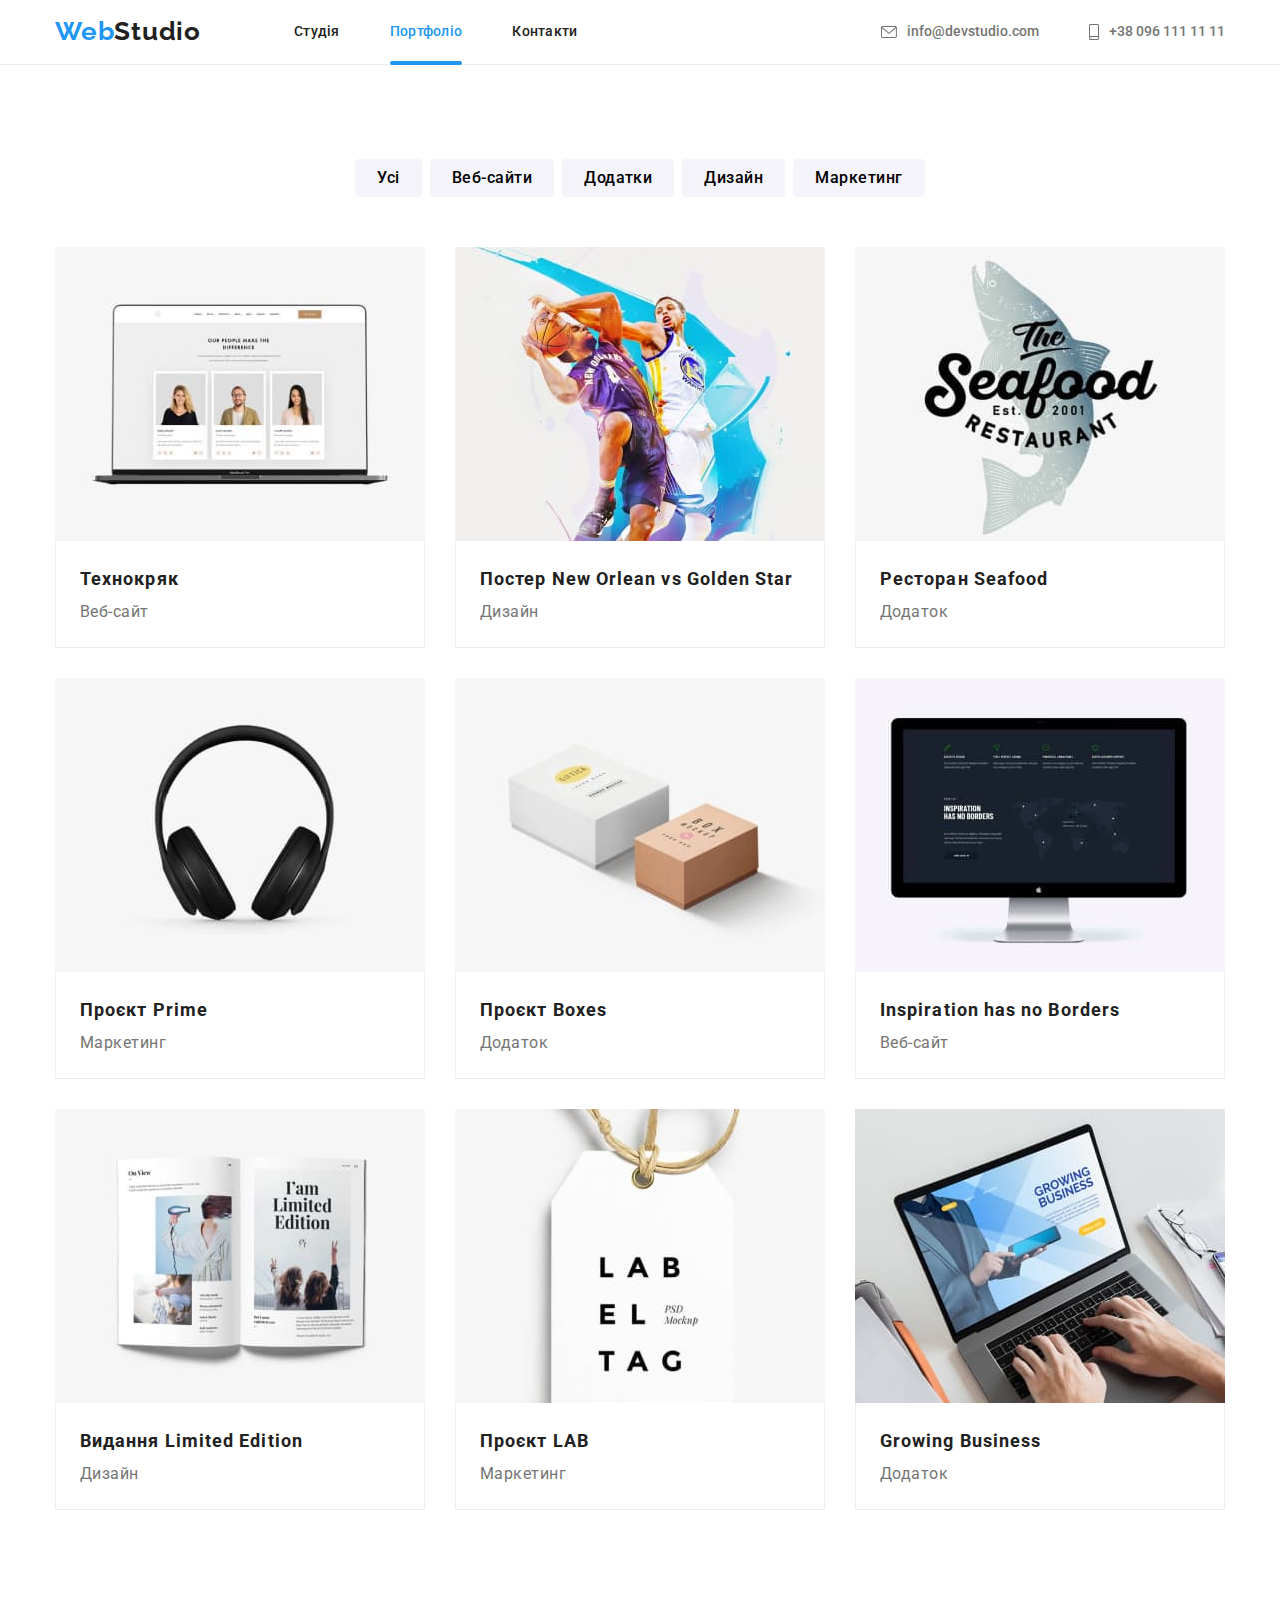
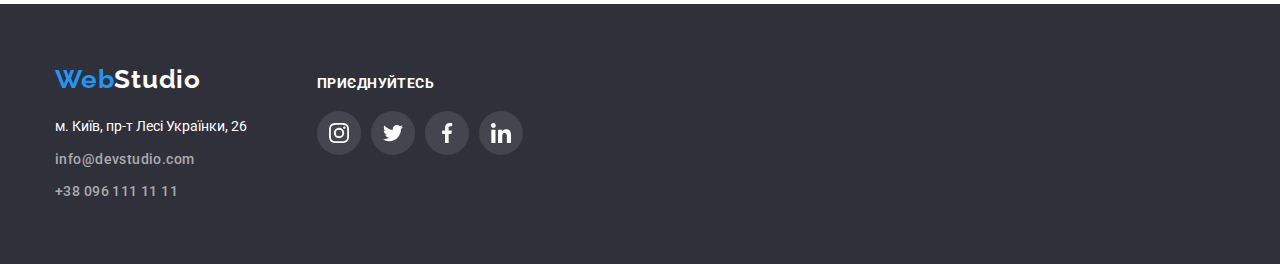
==== portfolio.html @ 624fa92c "start of hw-6" ====
<!DOCTYPE html>
<html lang="uk">
  <head>
    <meta charset="UTF-8" />
    <meta http-equiv="X-UA-Compatible" content="IE=edge" />
    <meta name="viewport" content="width=device-width, initial-scale=1.0" />
    <link
      rel="stylesheet"
      href="https://cdnjs.cloudflare.com/ajax/libs/modern-normalize/1.1.0/modern-normalize.min.css"
    />
    <link rel="preconnect" href="https://fonts.googleapis.com" />
    <link rel="preconnect" href="https://fonts.gstatic.com" crossorigin />
    <link
      href="https://fonts.googleapis.com/css2?family=Raleway:wght@700&family=Roboto:wght@400;500;700;900&display=swap"
      rel="stylesheet"
    />
    <link rel="stylesheet" href="css/styles.css" />

    <title>HW-05-portfolio</title>
  </head>
  <body>
    <header class="page-header">
      <div class="container header-container">
        <nav class="header-menu">
          <a href="./index.html" class="logo link"
            >Web<span class="logo-second-part">Studio</span></a
          >

          <ul class="nav-main list">
            <li class="item">
              <a href="./index.html" class="link">Студія</a>
            </li>
            <li class="item">
              <a href="./portfolio.html" class="current link">Портфоліо</a>
            </li>
            <li class="item"><a href="#" class="link">Контакти</a></li>
          </ul>
        </nav>

        <ul class="contacts list">
          <li class="item">
            <a href="mailto:info@devstudio.com" class="mail link">
              <svg class="contacts-icon" width="16" height="12">
                <use href="./images/icons.svg#icon-envelope"></use>
              </svg>
              info@devstudio.com</a
            >
          </li>

          <li class="item">
            <a href="tel:+380961111111" class="telephone link">
              <svg class="contacts-icon" width="10" height="16">
                <use href="./images/icons.svg#icon-smartphone"></use>
              </svg>
              +38 096 111 11 11</a
            >
          </li>
        </ul>
      </div>
    </header>
    <main>
      <section class="project section">
        <h1 class="visually-hidden">Наші проекти</h1>
        <ul class="filter list">
          <li class="item">
            <button type="button" class="filter-button">Усі</button>
          </li>
          <li class="item">
            <button type="button" class="filter-button">Веб-сайти</button>
          </li>
          <li class="item">
            <button type="button" class="filter-button">Додатки</button>
          </li>
          <li class="item">
            <button type="button" class="filter-button">Дизайн</button>
          </li>
          <li class="item">
            <button type="button" class="filter-button">Маркетинг</button>
          </li>
        </ul>
        <div class="container">
          <ul class="project-list list">
            <li class="web-techno-store item">
              <a href="#" class="link">
                <div class="project-thumb">
                  <img class="project-image" src="images/tech-store.jpg" alt="laptop" width="370" />
                  <p class="project-thumb-overlay">
                    Ресурс пропонує комплексні пропозиції з різним рівнем функціоналу та сервісів.
                    Все це дозволить відвідувачу отримати вичерпні відомості про компанію чи
                    приватну особу.
                  </p>
                </div>

                <div class="project-definition">
                  <h2 class="project-name">Технокряк</h2>
                  <p class="project-type">Веб-сайт</p>
                </div>
              </a>
            </li>
            <li class="new-orlean-vs-gold-star item">
              <a href="#" class="link">
                <div class="project-thumb">
                  <img
                    class="project-image"
                    src="images/new-orlean-vs-gold-star.jpg"
                    alt="poster-new-orlean-vs-gold-star"
                    width="370"
                  />
                  <p class="project-thumb-overlay">
                    Ресурс пропонує комплексні пропозиції з різним рівнем функціоналу та сервісів.
                    Все це дозволить відвідувачу отримати вичерпні відомості про компанію чи
                    приватну особу.
                  </p>
                </div>

                <div class="project-definition">
                  <h2 class="project-name">Постер New Orlean vs Golden Star</h2>
                  <p class="project-type">Дизайн</p>
                </div>
              </a>
            </li>
            <li class="seafood-restaraunt item">
              <a href="#" class="link">
                <div class="project-thumb">
                  <img
                    class="project-image"
                    src="images/imgseafood-restaraunt.jpg"
                    alt="restaraunt-logo"
                    width="370"
                  />
                  <p class="project-thumb-overlay">
                    Ресурс пропонує комплексні пропозиції з різним рівнем функціоналу та сервісів.
                    Все це дозволить відвідувачу отримати вичерпні відомості про компанію чи
                    приватну особу.
                  </p>
                </div>

                <div class="project-definition">
                  <h2 class="project-name">Ресторан Seafood</h2>
                  <p class="project-type">Додаток</p>
                </div>
              </a>
            </li>
            <li class="project-prime item">
              <a href="#" class="link">
                <div class="project-thumb">
                  <img
                    class="project-image"
                    src="images/prime-project.jpg"
                    alt="Headphones"
                    width="370"
                  />
                  <p class="project-thumb-overlay">
                    Ресурс пропонує комплексні пропозиції з різним рівнем функціоналу та сервісів.
                    Все це дозволить відвідувачу отримати вичерпні відомості про компанію чи
                    приватну особу.
                  </p>
                </div>

                <div class="project-definition">
                  <h2 class="project-name">Проєкт Prime</h2>
                  <p class="project-type">Маркетинг</p>
                </div>
              </a>
            </li>
            <li class="project-boxes item">
              <a href="#" class="link">
                <div class="project-thumb">
                  <img
                    class="project-image"
                    src="images/boxes.jpg"
                    alt="two papper boxes"
                    width="370"
                  />
                  <p class="project-thumb-overlay">
                    Ресурс пропонує комплексні пропозиції з різним рівнем функціоналу та сервісів.
                    Все це дозволить відвідувачу отримати вичерпні відомості про компанію чи
                    приватну особу.
                  </p>
                </div>

                <div class="project-definition">
                  <h2 class="project-name">Проєкт Boxes</h2>
                  <p class="project-type">Додаток</p>
                </div>
              </a>
            </li>
            <li class="web-no-borders item">
              <a href="#" class="link">
                <div class="project-thumb">
                  <img
                    class="project-image"
                    src="images/web-no-borders.jpg"
                    alt="web site promo"
                    width="370"
                  />
                  <p class="project-thumb-overlay">
                    Ресурс пропонує комплексні пропозиції з різним рівнем функціоналу та сервісів.
                    Все це дозволить відвідувачу отримати вичерпні відомості про компанію чи
                    приватну особу.
                  </p>
                </div>

                <div class="project-definition">
                  <h2 class="project-name">Inspiration has no Borders</h2>
                  <p class="project-type">Веб-сайт</p>
                </div>
              </a>
            </li>
            <li class="limited-edition-book item">
              <a href="#" class="link">
                <div class="project-thumb">
                  <img
                    class="project-image"
                    src="images/limited-edition-book.jpg"
                    alt="book spread"
                    width="370"
                  />
                  <p class="project-thumb-overlay">
                    Ресурс пропонує комплексні пропозиції з різним рівнем функціоналу та сервісів.
                    Все це дозволить відвідувачу отримати вичерпні відомості про компанію чи
                    приватну особу.
                  </p>
                </div>

                <div class="project-definition">
                  <h2 class="project-name">Видання Limited Edition</h2>
                  <p class="project-type">Дизайн</p>
                </div>
              </a>
            </li>
            <li class="project-lab item">
              <a href="#" class="link">
                <div class="project-thumb">
                  <img
                    class="project-image"
                    src="images/project-lab.jpg"
                    alt="tag with lab logo"
                    width="370"
                  />
                  <p class="project-thumb-overlay">
                    Ресурс пропонує комплексні пропозиції з різним рівнем функціоналу та сервісів.
                    Все це дозволить відвідувачу отримати вичерпні відомості про компанію чи
                    приватну особу.
                  </p>
                </div>

                <div class="project-definition">
                  <h2 class="project-name">Проєкт LAB</h2>
                  <p class="project-type">Маркетинг</p>
                </div>
              </a>
            </li>
            <li class="growing-busines-app item">
              <a href="#" class="link">
                <div class="project-thumb">
                  <img
                    class="project-image"
                    src="images/growing-busines-app.jpg"
                    alt="working on laptop"
                    width="370"
                  />
                  <p class="project-thumb-overlay">
                    Ресурс пропонує комплексні пропозиції з різним рівнем функціоналу та сервісів.
                    Все це дозволить відвідувачу отримати вичерпні відомості про компанію чи
                    приватну особу.
                  </p>
                </div>

                <div class="project-definition">
                  <h2 class="project-name">Growing Business</h2>
                  <p class="project-type">Додаток</p>
                </div>
              </a>
            </li>
          </ul>
        </div>
      </section>
    </main>

    <footer class="footer">
      <div class="container footer-container">
        <div class="footer-thumb-contacts">
          <a href="./index.html" class="logo link"
            >Web<span class="logo-second-part">Studio</span></a
          >
          <address class="footer-adress">
            <ul class="list">
              <li class="item">
                <a
                  href="https://maps.app.goo.gl/7ZDGBoMSbiY7wvF3A?g_st=ic"
                  target="_blank"
                  rel="noopener noreferrer nofolow"
                  class="link map-pointer"
                  >м. Київ, пр-т Лесі Українки, 26</a
                >
              </li>
              <li class="item">
                <a href="mailto:info@devstudio.com" class="mail link">info@devstudio.com</a>
              </li>
              <li class="item">
                <a href="tel:+380961111111" class="telephone link">+38 096 111 11 11</a>
              </li>
            </ul>
          </address>
        </div>
        <div class="footer-thumb-social">
          <h2 class="footer-social-title">Приєднуйтесь</h2>
          <ul class="social-list list">
            <li class="social-item">
              <a
                href="https://www.instagram.com/"
                class="link social-link social-link-footer"
                target="_blank"
                rel="noopener noreferrer nofolow"
              >
                <svg class="social-icon" width="20" height="20">
                  <use class="icon-test" href="./images/icons.svg#icon-instagram"></use>
                </svg>
              </a>
            </li>
            <li class="social-item">
              <a
                href="https://twitter.com/"
                class="link social-link social-link-footer"
                target="_blank"
                rel="noopener noreferrer nofolow"
              >
                <svg class="social-icon" width="20" height="20">
                  <use href="./images/icons.svg#icon-twitter"></use>
                </svg>
              </a>
            </li>
            <li class="social-item">
              <a
                href="https://www.facebook.com/"
                class="link social-link social-link-footer"
                target="_blank"
                rel="noopener noreferrer nofolow"
              >
                <svg class="social-icon" width="20" height="20">
                  <use href="./images/icons.svg#icon-facebook"></use>
                </svg>
              </a>
            </li>
            <li class="social-item">
              <a
                href="https://www.linkedin.com/"
                class="link social-link social-link-footer"
                target="_blank"
                rel="noopener noreferrer nofolow"
              >
                <svg class="social-icon" width="20" height="20">
                  <use href="./images/icons.svg#icon-linkedin"></use>
                </svg>
              </a>
            </li>
          </ul>
        </div>
      </div>
    </footer>
  </body>
</html>
---- css/styles.css ----
:root {
  --main-text-font: roboto;
  --main-text-color: #212121;
  --secondary-text-color: #757575;
  --footer-text-color: rgba(255, 255, 255, 0.6);
  --accent-color: #2196f3;
  --button-hover-color: #188ce8;
  --secondary-accent-color: #2f303a;
  --white-color: #ffffff;
  --secondary-background-color: #f5f4fa;
  --header-border-color: #ececec;
  --project-item-border: #eeeeee;
  --hero-background-color: rgba(47, 48, 58, 0.4);
  --social-links-main-color: #afb1b8;
  --social-links-footer-background-color: rgba(255, 255, 255, 0.1);
  --modal-overlay-color: rgba(0, 0, 0, 0.2);
  --logo-font: raleway;
  --main-transition-duration: 250ms;
  --main-transtition-timing-function: cubic-bezier(0.4, 0, 0.2, 1);
}

body {
  font-family: var(--main-text-font), sans-serif;
  color: var(--main-text-color);
  min-width: 1200px;
}

h1,
h2,
h3,
h4,
h5,
h6,
ul,
ol,
p {
  margin: 0;
  padding: 0;
}

.link {
  text-decoration: none;
}

.list {
  list-style: none;
}

img {
  display: block;
  max-width: 100%;
  height: auto;
}

.container {
  width: 1200px;
  margin: 0 auto;
  padding-left: 15px;
  padding-right: 15px;
}

/* ----------------!!!INDEX.HTML!!!---------------- */

.page-header {
  border-bottom: 1px solid var(--header-border-color);
}

.header-container {
  display: flex;
  align-items: center;
}

.header-menu {
  display: flex;
  align-items: center;
}

.logo {
  font-family: var(--logo-font), sans-serif;
  font-weight: 700;
  font-size: 26px;
  line-height: 1.2;
  letter-spacing: 0.03em;
  color: var(--accent-color);
}

.logo-second-part {
  color: var(--main-text-color);
}

.nav-main {
  font-weight: 500;
  font-size: 14px;
  line-height: 1.14;
  letter-spacing: 0.02em;
  margin-left: 93px;
  display: flex;
}

.nav-main .link {
  position: relative;
  display: block;
  padding: 24px 0;
  color: var(--main-text-color);
  transition-property: color;
  transition-duration: var(--main-transition-duration);
  transition-timing-function: var(--main-transtition-timing-function);
}

.nav-main .link::after {
  content: '';
  position: absolute;
  display: block;
  width: 100%;
  height: 4px;
  background-color: var(--accent-color);
  color: var(--main-text-color);
  border-radius: 2px;
  bottom: -1px;
  border-color: var(--main-text-color);
  opacity: 0;
}

.nav-main .item:not(:first-child) {
  margin-left: 50px;
}

.nav-main .link:focus,
.nav-main .link:hover {
  color: var(--accent-color);
  outline: 0;
}

.contacts {
  margin-left: auto;
  display: flex;
}

.contacts .item:not(:first-child) {
  margin-left: 50px;
}

.contacts-icon {
  margin-right: 10px;
  fill: currentColor;
}

.mail,
.telephone {
  font-size: 14px;
  line-height: 1.14;
  font-weight: 500;
  color: var(--secondary-text-color);
  vertical-align: middle;
  display: flex;
  align-items: center;
  transition-property: color;
  transition-duration: var(--main-transition-duration);
  transition-timing-function: var(--main-transtition-timing-function);
}

.mail:focus,
.mail:hover,
.telephone:focus,
.telephone:hover {
  color: var(--accent-color);
  outline: 0;
}

/* !!! MAIN SECTION!!!! */

.hero {
  text-align: center;
  padding-top: 200px;
  padding-bottom: 200px;
  background-image: linear-gradient(var(--hero-background-color), var(--hero-background-color)),
    url(../images/hero-background-image.jpg);
  background-color: var(--hero-background-color);
  background-position: center;
  background-size: cover;
  max-width: 1600px;
  margin: 0 auto;
}

.hero-heading {
  font-size: 44px;
  line-height: 1.36;
  text-transform: uppercase;
  font-weight: 900;
  letter-spacing: 0.06em;
  color: var(--white-color);
  width: 696px;
  margin: 0 auto;
}

.hero-button {
  font-family: var(--main-text-font), sans-serif;
  font-weight: 700;
  font-size: 16px;
  line-height: 1.87;
  letter-spacing: 0.06em;
  color: var(--white-color);
  background-color: var(--accent-color);
  margin-top: 30px;
  width: 216px;
  box-shadow: 0px 4px 4px rgba(0, 0, 0, 0.15);
  border: 0px;
  border-radius: 4px;
  padding: 10px 0;
  transition-property: background-color;
  transition-duration: var(--main-transition-duration);
  transition-timing-function: var(--main-transtition-timing-function);
}

.hero-button:focus,
.hero-button:hover {
  cursor: pointer;
  background-color: var(--button-hover-color);
  outline: 0;
}
/* !!!!!!! HERO MODAL!!!!!!!! */

.hero-modal-overlay {
  position: fixed;
  left: 0;
  top: 0;
  width: 100%;
  height: 100%;
  background-color: var(--modal-overlay-color);
  transition-property: opacity;
  transition-duration: var(--main-transition-duration);
  transition-timing-function: var(--main-transtition-timing-function);
}

.hero-modal {
  position: absolute;
  top: 50%;
  left: 50%;
  min-width: 528px;
  min-height: 581px;
  background-color: var(--white-color);
  transform: translate(-50%, -50%);
}

.modal-exit-button {
  position: absolute;
  top: 8px;
  right: 8px;
  width: 30px;
  height: 30px;
  border: 1px solid rgba(0, 0, 0, 0.1);
  border-radius: 50%;
  background-color: var(--white-color);
  cursor: pointer;
}

/* !!!!!!! ADVANTAGE SECTION!!!!!!!! */

.advantage {
  padding-top: 94px;
  padding-bottom: 94px;
}

.advantage .list {
  display: flex;
  gap: 30px;
}

.advantage .item {
  flex-basis: calc((100%-30px) / 4);
}

.advantage-icons {
  padding: 25px 100px;
  background-color: var(--secondary-background-color);
  border-radius: 4px;
  margin-bottom: 30px;
  display: flex;
  align-items: center;
  justify-content: center;
}

.advantage-titles {
  margin-bottom: 10px;
  font-size: 14px;
  line-height: 1.17;
  font-weight: 700;
  letter-spacing: 0.03em;
  text-transform: uppercase;
}

.advantage-description {
  font-size: 14px;
  line-height: 1.7;
  letter-spacing: 0.03em;
  color: var(--secondary-text-color);
}

/* !!!!!!!!ABOUT SECTION!!!!!!!!!!! */

.about {
  text-align: center;
  padding-bottom: 94px;
}
.about-heading {
  font-size: 36px;
  line-height: 1.17;
  font-weight: 700;
  letter-spacing: 0.03em;
  margin-bottom: 50px;
}

.about .list {
  display: flex;
  gap: 30px;
}

.about .item {
  position: relative;
}

.about-info {
  position: absolute;
  left: 0;
  bottom: 0;
  width: 100%;
  height: 70px;
  display: flex;
  justify-content: center;
  align-items: center;
  background-color: rgba(47, 48, 58, 0.8);
  text-transform: uppercase;
  color: var(--white-color);
}

/* !!!!!!!!!TEAM SECTION!!!!!!!!! */

.team {
  background-color: var(--secondary-background-color);
  text-align: center;
  padding: 94px 0;
}

.team .list {
  display: flex;
  gap: 30px;
}

.team .item {
  background-color: var(--white-color);
  box-shadow: 0px 1px 3px rgba(0, 0, 0, 0.12), 0px 1px 1px rgba(0, 0, 0, 0.14),
    0px 2px 1px rgba(0, 0, 0, 0.2);
  border-radius: 0px 0px 4px 4px;
}

.team-heading {
  font-size: 36px;
  line-height: 1.17;
  font-weight: 700;
  letter-spacing: 0.03em;
  margin-bottom: 50px;
}

.team-names {
  font-size: 16px;
  line-height: 1.19;
  font-weight: 500;
  letter-spacing: 0.03em;
  margin-bottom: 10px;
}

.team-position {
  font-size: 16px;
  line-height: 1.19;
  color: var(--secondary-text-color);
  letter-spacing: 0.03em;
  padding-bottom: 16px;
}

.team-definition {
  padding: 30px 0;
  font-size: 0;
}

.social-list {
  display: flex;
  gap: 10px;
  justify-content: center;
}

.social-link {
  display: block;
  width: 44px;
  height: 44px;
  border-radius: 50%;
  display: flex;
  justify-content: center;
  align-items: center;
  color: var(--social-links-main-color);
  transition-property: background-color, color;
  transition-duration: var(--main-transition-duration);
  transition-timing-function: var(--main-transtition-timing-function);
}

.social-icon {
  fill: currentColor;
}

.social-link:hover,
.social-link:focus {
  background-color: var(--button-hover-color);
  color: var(--white-color);
  outline: 0;
}

/* !!!!!REGULAR-CUSTOMERS!!!!! */

.regular-customers {
  padding-top: 94px;
  padding-bottom: 94px;
}

.regular-customers-list {
  display: flex;
  gap: 30px;
  margin-top: 50px;
}

.customers-item {
  display: flex;
  align-items: center;
  justify-content: center;
}

.customers-link {
  color: var(--social-links-main-color);
  padding: 16px 32px;
  border: 1px solid var(--social-links-main-color);
  border-radius: 4px;
  max-width: 170px;
  max-height: 92px;
  transition-property: color, border-color;
  transition-duration: var(--main-transition-duration);
  transition-timing-function: var(--main-transtition-timing-function);
}

.customers-link:hover,
.customers-link:focus {
  color: var(--accent-color);
  border-color: var(--accent-color);

  outline: 0;
}

.customers-icon {
  fill: currentColor;
}

.regular-customers-title {
  font-family: 'Roboto';
  font-weight: 700;
  font-size: 36px;
  line-height: 1.16;
  letter-spacing: 0.03em;
  text-align: center;
}

/* !!!!!FOOTER!!!!!! */

.footer {
  background-color: var(--secondary-accent-color);
  color: var(--white-color);
  padding: 60px 0;
}

.footer-container {
  display: flex;
}

.footer .item {
  display: block;
}

.footer .item + .item {
  margin-top: 9px;
}

.footer .logo-second-part {
  color: var(--white-color);
}

.footer-adress {
  margin-top: 20px;
}

.map-pointer {
  color: var(--white-color);
  font-size: 14px;
  line-height: 1.7;
  font-style: normal;
  transition-property: color;
  transition-duration: var(--main-transition-duration);
  transition-timing-function: var(--main-transtition-timing-function);
}

.footer .mail,
.footer .telephone {
  font-size: 14px;
  line-height: 1.71;
  letter-spacing: 0.03em;
  color: var(--footer-text-color);
  font-style: normal;
  transition-property: color;
  transition-duration: var(--main-transition-duration);
  transition-timing-function: var(--main-transtition-timing-function);
}

.footer .mail:focus,
.footer .mail:hover,
.footer .telephone:focus,
.footer .telephone:hover,
.map-pointer:hover,
.map-pointer:focus {
  color: var(--accent-color);
  outline: 0;
}

.footer-thumb-social {
  margin-left: 70px;
  padding-top: 12px;
}

.footer-social-title {
  margin-bottom: 20px;
  font-family: 'Roboto';
  font-weight: 700;
  font-size: 14px;
  line-height: 1.14;
  letter-spacing: 0.03em;
  text-transform: uppercase;
}

.social-link-footer {
  background-color: var(--social-links-footer-background-color);
  color: var(--white-color);
}

/* ----------------!!!PORTFOLIO.HTML!!!------------------ */

/* !!!!!PROJECT-SECTION!!!!!! */

.project {
  padding: 94px 0;
}

.filter {
  margin-bottom: 50px;
  display: flex;
  gap: 8px;
  justify-content: center;
}
.filter-button {
  font-family: var(--main-text-font), sans-serif;
  font-size: 16px;
  line-height: 1.62;
  font-weight: 500;
  background-color: var(--secondary-background-color);
  letter-spacing: 0.03em;
  padding: 6px 22px;
  border: 0;
  border-radius: 4px;
  transition-property: background-color, color, box-shadow;
  transition-duration: var(--main-transition-duration);
  transition-timing-function: var(--main-transtition-timing-function);
}

.filter-button:focus,
.filter-button:hover {
  background-color: var(--accent-color);
  color: var(--white-color);
  cursor: pointer;
  box-shadow: 0px 3px 1px rgba(0, 0, 0, 0.1), 0px 1px 2px rgba(0, 0, 0, 0.08),
    0px 2px 2px rgba(0, 0, 0, 0.12);
  outline: 0;
}

.project-list {
  display: flex;
  flex-wrap: wrap;
  gap: 30px;
}

.project-list .item {
  flex-basis: calc((100% - 60px) / 3);
  transition-property: box-shadow;
  transition-duration: var(--main-transition-duration);
  transition-timing-function: var(--main-transtition-timing-function);
}
.project-list .item:hover {
  box-shadow: 0px 1px 1px rgba(0, 0, 0, 0.12), 0px 4px 4px rgba(0, 0, 0, 0.06),
    1px 4px 6px rgba(0, 0, 0, 0.16);
}

.project-list .item:hover .project-thumb-overlay {
  transform: translateY(0);
}

.project-thumb {
  position: relative;
  overflow: hidden;
}

.project-thumb-overlay {
  position: absolute;
  left: 0;
  top: 0;
  width: 100%;
  height: 100%;
  padding: 63px 24px;
  display: flex;
  justify-content: center;
  align-items: center;

  color: var(--white-color);
  background-color: var(--accent-color);
  font-size: 18px;
  line-height: 1.56;
  letter-spacing: 0.03em;
  transform: translateY(200%);
  transition-property: transform;
  transition-duration: var(--main-transition-duration);

  transition-timing-function: var(--main-transtition-timing-function);
}

.project-definition {
  padding: 20px 24px;
  border: 1px solid var(--project-item-border);
  border-top: none;
}

.project-name {
  font-size: 18px;
  line-height: 2;
  font-weight: 700;
  letter-spacing: 0.06em;
  color: var(--main-text-color);
}

.project-type {
  font-size: 16px;
  line-height: 1.87;
  letter-spacing: 0.03em;
  color: var(--secondary-text-color);
}

/* !!!!!UTILS!!!!!! */

.visually-hidden {
  position: absolute;
  width: 1px;
  height: 1px;
  border: 0;
  padding: 0;
  white-space: nowrap;
  margin: -1px;
  overflow: hidden;
  clip: rect(0 0 0 0);
  clip-path: inset(50%);
}

.current.link {
  color: var(--accent-color);
}
.current.link::after {
  opacity: 1;
}

.is-hidden {
  opacity: 0;
  pointer-events: none;
}
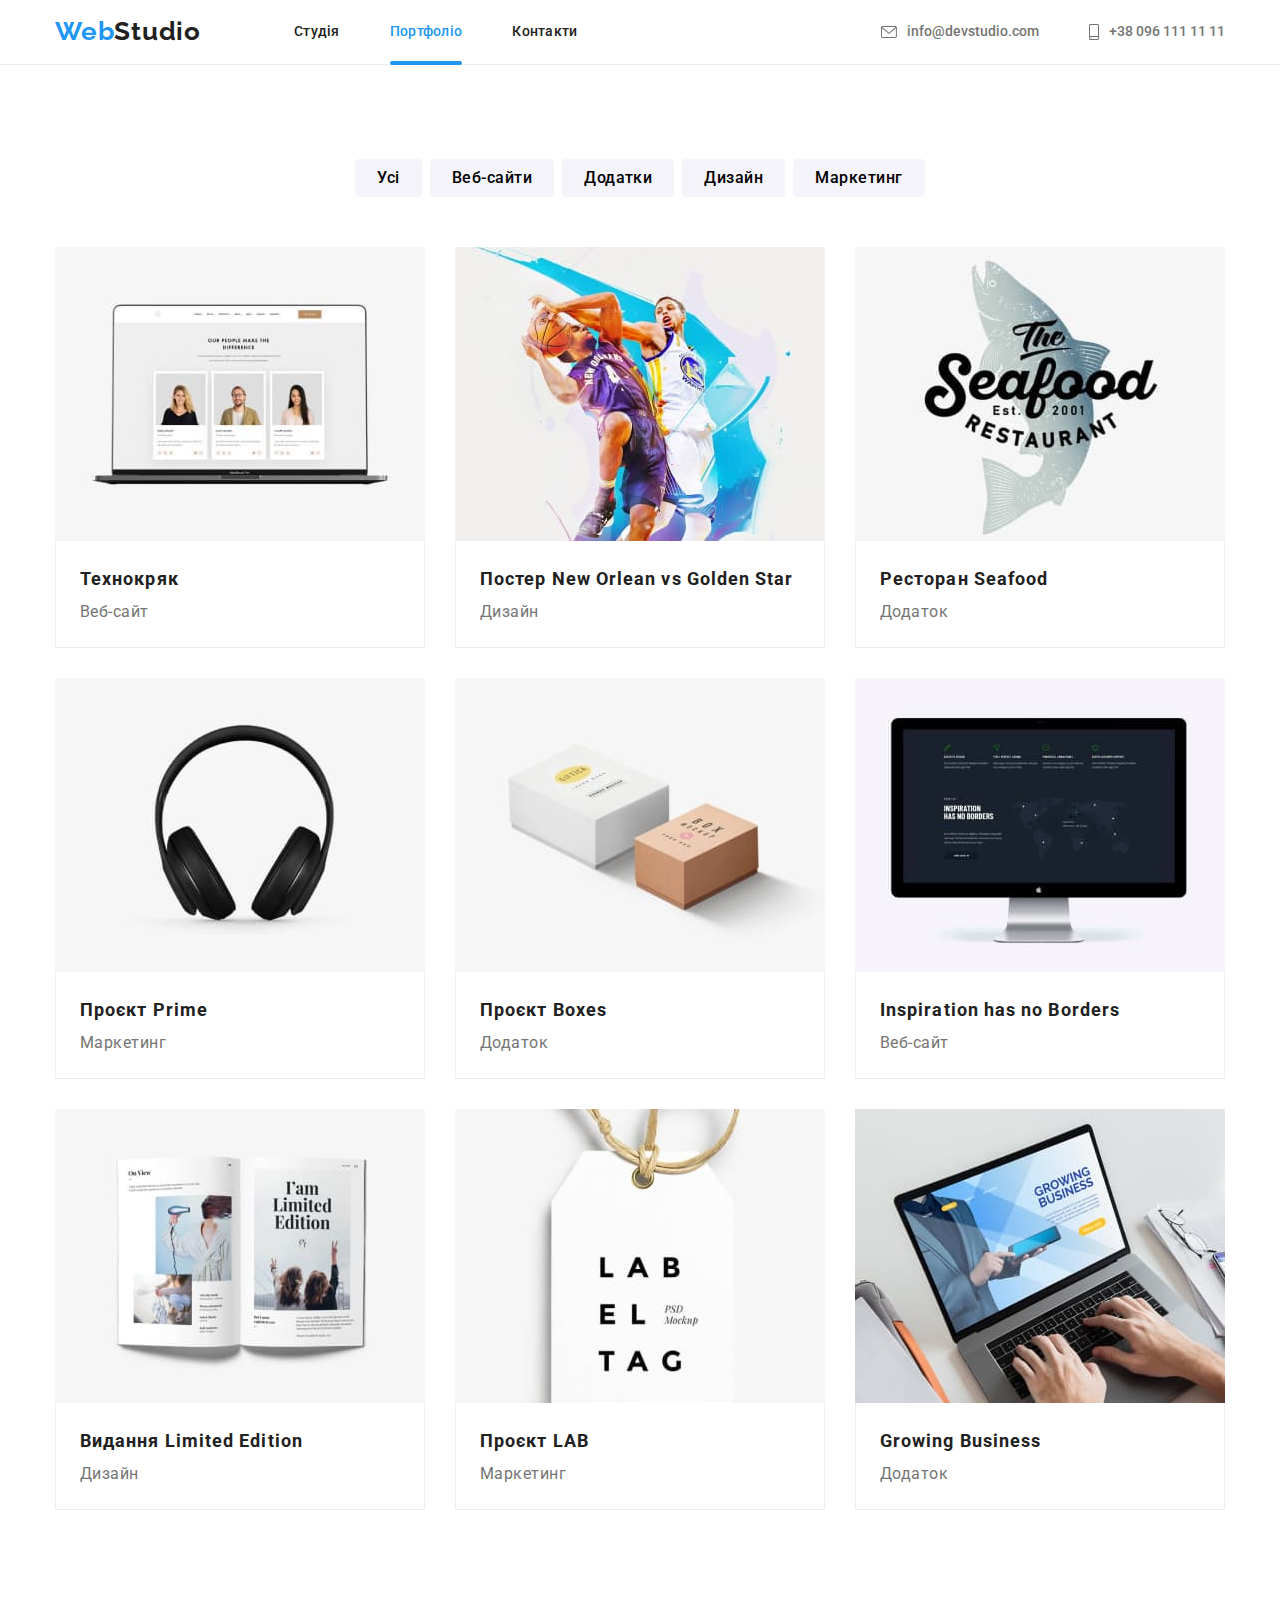
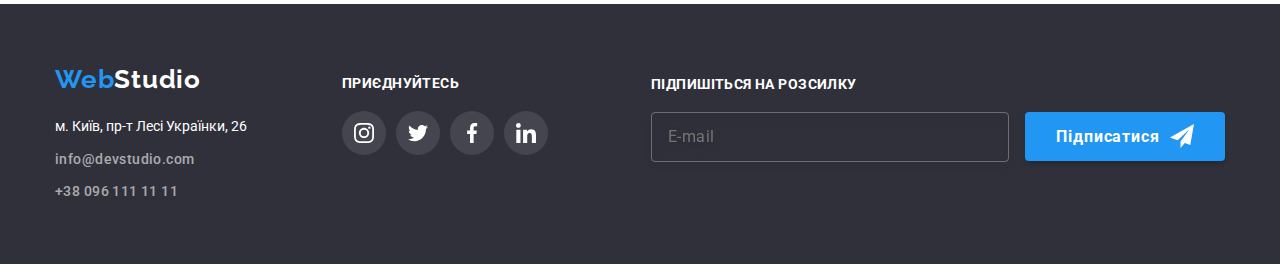
==== commit adcb1cf9: "only styles for check box left and code review" ====
--- a/portfolio.html
+++ b/portfolio.html
@@ -16,7 +16,7 @@
     />
     <link rel="stylesheet" href="css/styles.css" />
 
-    <title>HW-05-portfolio</title>
+    <title>HW-06-portfolio</title>
   </head>
   <body>
     <header class="page-header">
@@ -296,10 +296,14 @@
                 >
               </li>
               <li class="item">
-                <a href="mailto:info@devstudio.com" class="mail link">info@devstudio.com</a>
+                <a href="mailto:info@devstudio.com" class="mail link"
+                  >info@devstudio.com</a
+                >
               </li>
               <li class="item">
-                <a href="tel:+380961111111" class="telephone link">+38 096 111 11 11</a>
+                <a href="tel:+380961111111" class="telephone link"
+                  >+38 096 111 11 11</a
+                >
               </li>
             </ul>
           </address>
@@ -315,7 +319,10 @@
                 rel="noopener noreferrer nofolow"
               >
                 <svg class="social-icon" width="20" height="20">
-                  <use class="icon-test" href="./images/icons.svg#icon-instagram"></use>
+                  <use
+                    class="icon-test"
+                    href="./images/icons.svg#icon-instagram"
+                  ></use>
                 </svg>
               </a>
             </li>
@@ -357,6 +364,24 @@
             </li>
           </ul>
         </div>
+        <div class="footer-thumb-subscribe">
+          <h2 class="footer-thumb-subscribe-title">Підпишіться на розсилку</h2>
+          <form action="#">
+            <label for="">
+              <input
+                class="footer-thumb-subscribe-email"
+                type="email"
+                placeholder="E-mail"
+              />
+            </label>
+            <button class="subscribe-button main-button">
+              Підписатися
+              <svg class="subscribe-button-icon" width="24" height="24">
+                <use href="./images/icons.svg#icon-send"></use>
+              </svg>
+            </button>
+          </form>
+        </div>
       </div>
     </footer>
   </body>
--- a/css/styles.css
+++ b/css/styles.css
@@ -194,22 +194,9 @@
 }
 
 .hero-button {
-  font-family: var(--main-text-font), sans-serif;
-  font-weight: 700;
-  font-size: 16px;
-  line-height: 1.87;
-  letter-spacing: 0.06em;
-  color: var(--white-color);
-  background-color: var(--accent-color);
+  width: 216px;
   margin-top: 30px;
-  width: 216px;
-  box-shadow: 0px 4px 4px rgba(0, 0, 0, 0.15);
-  border: 0px;
-  border-radius: 4px;
   padding: 10px 0;
-  transition-property: background-color;
-  transition-duration: var(--main-transition-duration);
-  transition-timing-function: var(--main-transtition-timing-function);
 }
 
 .hero-button:focus,
@@ -238,8 +225,114 @@
   left: 50%;
   min-width: 528px;
   min-height: 581px;
+  padding: 40px;
+
   background-color: var(--white-color);
   transform: translate(-50%, -50%);
+  display: flex;
+  flex-direction: column;
+
+  border-radius: 4px;
+}
+
+.modal-title {
+  margin-bottom: 12px;
+  font-weight: 700;
+font-size: 20px;
+line-height: calc(23/20);
+text-align: center;
+letter-spacing: 0.03em;
+
+color: var(--main-text-color);
+
+}
+
+.modal-form {
+  display: flex;
+  flex-direction: column;
+  font-size: 12px;
+  line-height: calc(14/12);
+  letter-spacing: 0.01em;
+  color: var(--secondary-text-color);
+  gap: 10px;
+}
+.modal-label-thumb {
+  position: relative;
+  color: var(--main-text-color);
+}
+
+.modal-label-thumb:focus-within {
+  color: var(--accent-color);
+}
+
+.modal-input {
+  display: block;
+  padding: 14px;
+  padding-left: 42px;
+  border: 1px solid rgba(33, 33, 33, 0.2);
+  border-radius: 4px;
+  width: 100%;
+  margin-top: 4px;
+  transition: border var(--main-transition-duration) var(--main-transtition-timing-function);
+}
+
+.modal-input:focus {
+  outline:none;
+  border: 1px solid var(--accent-color);
+}
+
+.modal-input-icon {
+  position: absolute;
+  top: 50%;
+  left: 15px;
+  fill: currentColor;
+  transform: translateY(-50%);
+  transition: color var(--main-transition-duration) var(--main-transtition-timing-function);
+}
+
+.modal-checkbox-label {
+  margin-top: 10px;
+  font-size: 14px;
+  line-height: 1.71;
+  letter-spacing: 0.03em;
+  color: var(--secondary-text-color);
+  display: flex;
+  align-items: center;
+}
+.modal-checkbox-label::before {
+  content: "";
+  width: 16px;
+  height: 15px;
+  margin-right: 8px;
+  border: 2px solid var(--main-text-color);
+  display: block;
+  background-color: transparent;
+
+}
+
+.modal-checkbox-label::before:checked {
+  border: 1px solid green;
+}
+
+
+
+.text-area {
+  resize: none;
+  padding-left: 16px;
+
+
+}
+
+.modal-conditions {
+  color: var(--accent-color);
+}
+
+.modal-send-button {
+  width: 200px;
+  margin-left: auto;
+  margin-right: auto;
+  margin-top: 20px;
+  padding: 10px 52px;
 }
 
 .modal-exit-button {
@@ -254,6 +347,11 @@
   cursor: pointer;
 }
 
+
+.modal-exit-button:hover {
+  fill: var(--accent-color);
+}
+
 /* !!!!!!! ADVANTAGE SECTION!!!!!!!! */
 
 .advantage {
@@ -526,7 +624,7 @@
 }
 
 .footer-thumb-social {
-  margin-left: 70px;
+  margin-left: 95px;
   padding-top: 12px;
 }
 
@@ -545,6 +643,52 @@
   color: var(--white-color);
 }
 
+.footer-thumb-subscribe {
+  margin-left: auto;
+  padding-top: 12px;
+
+}
+
+.footer-thumb-subscribe-title {
+  margin-bottom: 20px;
+font-weight: 700;
+font-size: 14px;
+line-height: 16px;
+letter-spacing: 0.03em;
+text-transform: uppercase;
+color: var(--white-color);
+}
+
+.footer-thumb-subscribe-email {
+  min-width: 358px;
+  padding: 15px;
+  padding-left: 16px;
+  border: 1px solid rgba(255, 255, 255, 0.3);
+  filter: drop-shadow(0px 4px 4px rgba(0, 0, 0, 0.15));
+  border-radius: 4px;
+  color: white;
+  background-color: transparent;
+
+}
+.footer-thumb-subscribe-email::placeholder {
+  font-size: 16px;
+  line-height: 1.25;
+    letter-spacing: 0.03em;
+}
+
+
+.subscribe-button {
+  width: 200px;
+  margin-left: 12px;
+  padding: 10px 28px;
+}
+
+.subscribe-button-icon {
+  margin-left: 10px;
+  fill: var(--white-color);
+}
+
+
 /* ----------------!!!PORTFOLIO.HTML!!!------------------ */
 
 /* !!!!!PROJECT-SECTION!!!!!! */
@@ -599,10 +743,6 @@
 .project-list .item:hover {
   box-shadow: 0px 1px 1px rgba(0, 0, 0, 0.12), 0px 4px 4px rgba(0, 0, 0, 0.06),
     1px 4px 6px rgba(0, 0, 0, 0.16);
-}
-
-.project-list .item:hover .project-thumb-overlay {
-  transform: translateY(0);
 }
 
 .project-thumb {
@@ -631,6 +771,10 @@
   transition-duration: var(--main-transition-duration);
 
   transition-timing-function: var(--main-transtition-timing-function);
+}
+
+.project-list .item:hover .project-thumb-overlay {
+  transform: translateY(0);
 }
 
 .project-definition {
@@ -676,6 +820,31 @@
   opacity: 1;
 }
 
+.main-button {
+  display: inline-flex;
+  align-items: center;
+  justify-content: center;
+
+  font-family: var(--main-text-font), sans-serif;
+  font-weight: 700;
+  font-size: 16px;
+  line-height: 1.87;
+  letter-spacing: 0.06em;
+  color: var(--white-color);
+  background-color: var(--accent-color);
+  box-shadow: 0px 4px 4px rgba(0, 0, 0, 0.15);
+  border: 0px;
+  border-radius: 4px;
+  transition-property: background-color;
+  transition-duration: var(--main-transition-duration);
+  transition-timing-function: var(--main-transtition-timing-function);
+  cursor: pointer;
+}
+
+.main-button:hover {
+  background-color: var(--button-hover-color);
+}
+
 .is-hidden {
   opacity: 0;
   pointer-events: none;
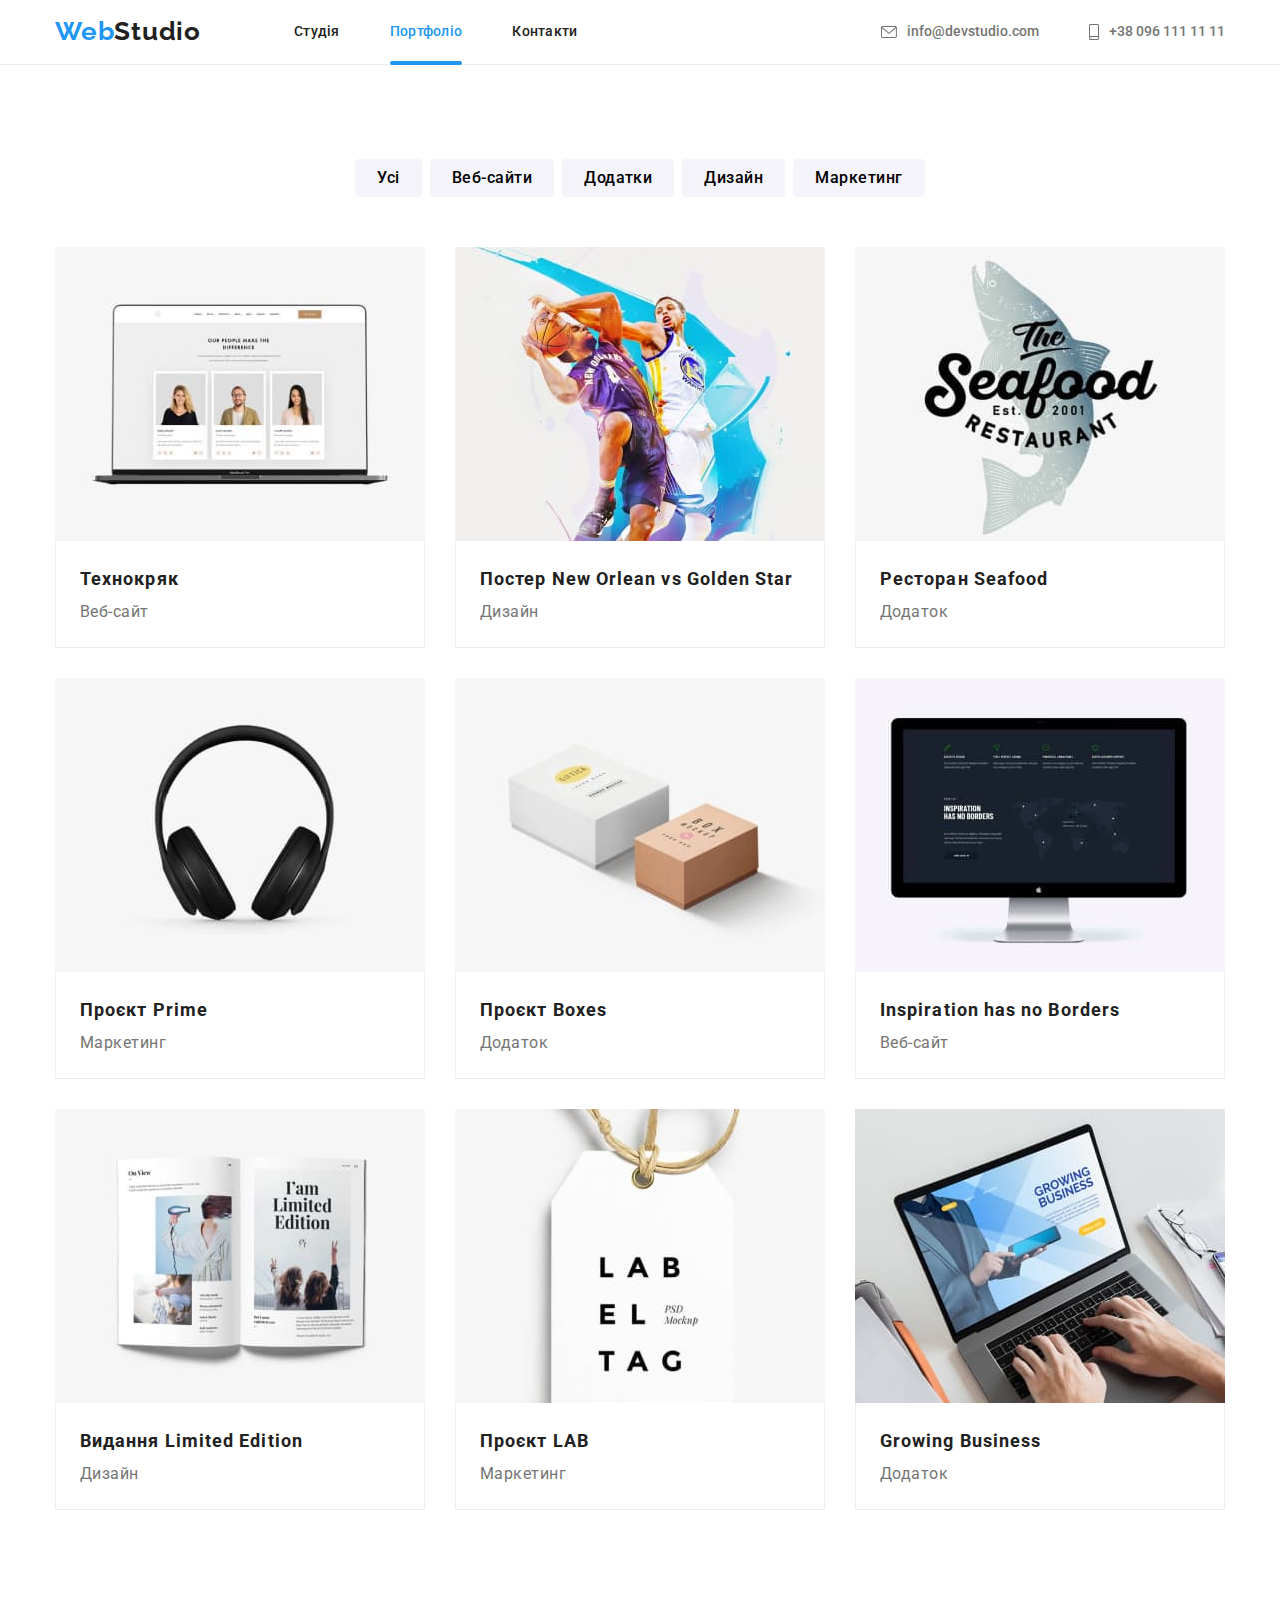
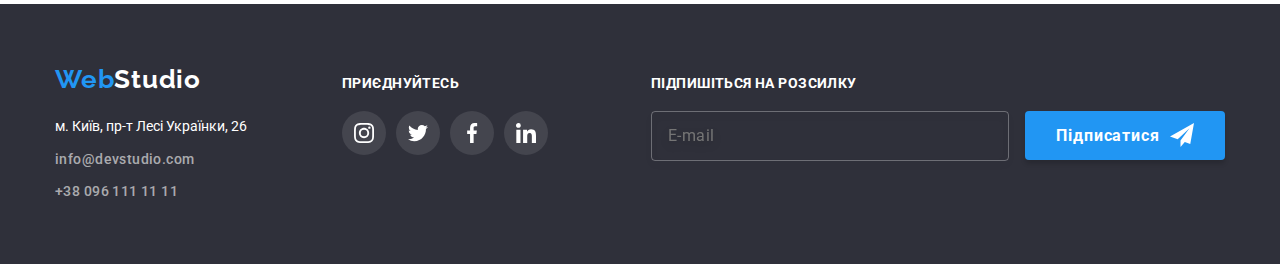
==== commit eec9b1ef: "fixed after mentors check" ====
--- a/portfolio.html
+++ b/portfolio.html
@@ -83,11 +83,16 @@
             <li class="web-techno-store item">
               <a href="#" class="link">
                 <div class="project-thumb">
-                  <img class="project-image" src="images/tech-store.jpg" alt="laptop" width="370" />
-                  <p class="project-thumb-overlay">
-                    Ресурс пропонує комплексні пропозиції з різним рівнем функціоналу та сервісів.
-                    Все це дозволить відвідувачу отримати вичерпні відомості про компанію чи
-                    приватну особу.
+                  <img
+                    class="project-image"
+                    src="images/tech-store.jpg"
+                    alt="laptop"
+                    width="370"
+                  />
+                  <p class="project-thumb-overlay">
+                    Ресурс пропонує комплексні пропозиції з різним рівнем
+                    функціоналу та сервісів. Все це дозволить відвідувачу
+                    отримати вичерпні відомості про компанію чи приватну особу.
                   </p>
                 </div>
 
@@ -107,9 +112,9 @@
                     width="370"
                   />
                   <p class="project-thumb-overlay">
-                    Ресурс пропонує комплексні пропозиції з різним рівнем функціоналу та сервісів.
-                    Все це дозволить відвідувачу отримати вичерпні відомості про компанію чи
-                    приватну особу.
+                    Ресурс пропонує комплексні пропозиції з різним рівнем
+                    функціоналу та сервісів. Все це дозволить відвідувачу
+                    отримати вичерпні відомості про компанію чи приватну особу.
                   </p>
                 </div>
 
@@ -129,9 +134,9 @@
                     width="370"
                   />
                   <p class="project-thumb-overlay">
-                    Ресурс пропонує комплексні пропозиції з різним рівнем функціоналу та сервісів.
-                    Все це дозволить відвідувачу отримати вичерпні відомості про компанію чи
-                    приватну особу.
+                    Ресурс пропонує комплексні пропозиції з різним рівнем
+                    функціоналу та сервісів. Все це дозволить відвідувачу
+                    отримати вичерпні відомості про компанію чи приватну особу.
                   </p>
                 </div>
 
@@ -151,9 +156,9 @@
                     width="370"
                   />
                   <p class="project-thumb-overlay">
-                    Ресурс пропонує комплексні пропозиції з різним рівнем функціоналу та сервісів.
-                    Все це дозволить відвідувачу отримати вичерпні відомості про компанію чи
-                    приватну особу.
+                    Ресурс пропонує комплексні пропозиції з різним рівнем
+                    функціоналу та сервісів. Все це дозволить відвідувачу
+                    отримати вичерпні відомості про компанію чи приватну особу.
                   </p>
                 </div>
 
@@ -173,9 +178,9 @@
                     width="370"
                   />
                   <p class="project-thumb-overlay">
-                    Ресурс пропонує комплексні пропозиції з різним рівнем функціоналу та сервісів.
-                    Все це дозволить відвідувачу отримати вичерпні відомості про компанію чи
-                    приватну особу.
+                    Ресурс пропонує комплексні пропозиції з різним рівнем
+                    функціоналу та сервісів. Все це дозволить відвідувачу
+                    отримати вичерпні відомості про компанію чи приватну особу.
                   </p>
                 </div>
 
@@ -195,9 +200,9 @@
                     width="370"
                   />
                   <p class="project-thumb-overlay">
-                    Ресурс пропонує комплексні пропозиції з різним рівнем функціоналу та сервісів.
-                    Все це дозволить відвідувачу отримати вичерпні відомості про компанію чи
-                    приватну особу.
+                    Ресурс пропонує комплексні пропозиції з різним рівнем
+                    функціоналу та сервісів. Все це дозволить відвідувачу
+                    отримати вичерпні відомості про компанію чи приватну особу.
                   </p>
                 </div>
 
@@ -217,9 +222,9 @@
                     width="370"
                   />
                   <p class="project-thumb-overlay">
-                    Ресурс пропонує комплексні пропозиції з різним рівнем функціоналу та сервісів.
-                    Все це дозволить відвідувачу отримати вичерпні відомості про компанію чи
-                    приватну особу.
+                    Ресурс пропонує комплексні пропозиції з різним рівнем
+                    функціоналу та сервісів. Все це дозволить відвідувачу
+                    отримати вичерпні відомості про компанію чи приватну особу.
                   </p>
                 </div>
 
@@ -239,9 +244,9 @@
                     width="370"
                   />
                   <p class="project-thumb-overlay">
-                    Ресурс пропонує комплексні пропозиції з різним рівнем функціоналу та сервісів.
-                    Все це дозволить відвідувачу отримати вичерпні відомості про компанію чи
-                    приватну особу.
+                    Ресурс пропонує комплексні пропозиції з різним рівнем
+                    функціоналу та сервісів. Все це дозволить відвідувачу
+                    отримати вичерпні відомості про компанію чи приватну особу.
                   </p>
                 </div>
 
@@ -261,9 +266,9 @@
                     width="370"
                   />
                   <p class="project-thumb-overlay">
-                    Ресурс пропонує комплексні пропозиції з різним рівнем функціоналу та сервісів.
-                    Все це дозволить відвідувачу отримати вичерпні відомості про компанію чи
-                    приватну особу.
+                    Ресурс пропонує комплексні пропозиції з різним рівнем
+                    функціоналу та сервісів. Все це дозволить відвідувачу
+                    отримати вичерпні відомості про компанію чи приватну особу.
                   </p>
                 </div>
 
@@ -309,7 +314,7 @@
           </address>
         </div>
         <div class="footer-thumb-social">
-          <h2 class="footer-social-title">Приєднуйтесь</h2>
+          <p class="footer-social-title">Приєднуйтесь</p>
           <ul class="social-list list">
             <li class="social-item">
               <a
@@ -365,18 +370,26 @@
           </ul>
         </div>
         <div class="footer-thumb-subscribe">
-          <h2 class="footer-thumb-subscribe-title">Підпишіться на розсилку</h2>
-          <form action="#">
-            <label for="">
+          <p class="footer-thumb-subscribe-title">Підпишіться на розсилку</p>
+          <form class="footer-form" action="#" autocomplete="off">
+            <label>
               <input
-                class="footer-thumb-subscribe-email"
+                class="footer-form-subscribe-email"
                 type="email"
+                name="email"
                 placeholder="E-mail"
               />
             </label>
-            <button class="subscribe-button main-button">
+            <button
+              class="footer-form-subscribe-button main-button"
+              type="submit"
+            >
               Підписатися
-              <svg class="subscribe-button-icon" width="24" height="24">
+              <svg
+                class="footer-form-subscribe-button-icon"
+                width="24"
+                height="24"
+              >
                 <use href="./images/icons.svg#icon-send"></use>
               </svg>
             </button>
--- a/css/styles.css
+++ b/css/styles.css
@@ -108,7 +108,7 @@
 }
 
 .nav-main .link::after {
-  content: '';
+  content: "";
   position: absolute;
   display: block;
   width: 100%;
@@ -173,7 +173,10 @@
   text-align: center;
   padding-top: 200px;
   padding-bottom: 200px;
-  background-image: linear-gradient(var(--hero-background-color), var(--hero-background-color)),
+  background-image: linear-gradient(
+      var(--hero-background-color),
+      var(--hero-background-color)
+    ),
     url(../images/hero-background-image.jpg);
   background-color: var(--hero-background-color);
   background-position: center;
@@ -238,30 +241,38 @@
 .modal-title {
   margin-bottom: 12px;
   font-weight: 700;
-font-size: 20px;
-line-height: calc(23/20);
-text-align: center;
-letter-spacing: 0.03em;
-
-color: var(--main-text-color);
-
+  font-size: 20px;
+  line-height: calc(23 / 20);
+  text-align: center;
+  letter-spacing: 0.03em;
+
+  color: var(--main-text-color);
 }
 
 .modal-form {
   display: flex;
   flex-direction: column;
   font-size: 12px;
-  line-height: calc(14/12);
+  line-height: calc(14 / 12);
   letter-spacing: 0.01em;
+  color: var(--main-text-color);
+  gap: 10px;
+}
+.modal-label {
+  position: relative;
+}
+
+.modal-label-name {
   color: var(--secondary-text-color);
-  gap: 10px;
-}
-.modal-label-thumb {
-  position: relative;
-  color: var(--main-text-color);
-}
-
-.modal-label-thumb:focus-within {
+}
+
+.modal-input-icon {
+  transition-property: color;
+  transition-duration: var(--main-transition-duration);
+  transition-timing-function: var(--main-transtition-timing-function);
+}
+
+.modal-label:focus-within .modal-input-icon {
   color: var(--accent-color);
 }
 
@@ -273,21 +284,22 @@
   border-radius: 4px;
   width: 100%;
   margin-top: 4px;
-  transition: border var(--main-transition-duration) var(--main-transtition-timing-function);
+  transition-property: border;
+  transition-duration: var(--main-transition-duration);
+  transition-timing-function: var(--main-transtition-timing-function);
 }
 
 .modal-input:focus {
-  outline:none;
+  outline: none;
   border: 1px solid var(--accent-color);
 }
 
 .modal-input-icon {
   position: absolute;
-  top: 50%;
+  top: 65%;
   left: 15px;
+  transform: translateY(-50%);
   fill: currentColor;
-  transform: translateY(-50%);
-  transition: color var(--main-transition-duration) var(--main-transtition-timing-function);
 }
 
 .modal-checkbox-label {
@@ -298,28 +310,36 @@
   color: var(--secondary-text-color);
   display: flex;
   align-items: center;
-}
-.modal-checkbox-label::before {
-  content: "";
+  justify-content: center;
+}
+
+.modal-checkbox-icon {
+  display: block;
+  background-color: var(--white-color);
   width: 16px;
   height: 15px;
-  margin-right: 8px;
-  border: 2px solid var(--main-text-color);
-  display: block;
-  background-color: transparent;
-
-}
-
-.modal-checkbox-label::before:checked {
-  border: 1px solid green;
-}
-
-
+  border: 1px solid var(--main-text-color);
+  border-radius: 4px;
+  margin-right: 7px;
+}
+
+.modal-checkbox-input:checked + .modal-checkbox-icon {
+  background-image: url(../images/icon-check.svg);
+  background-color: var(--accent-color);
+  background-position: center;
+  background-origin: border-box;
+  background-size: cover;
+  border: none;
+}
+
+.modal-conditions {
+  margin-left: 6px;
+}
 
 .text-area {
+  height: 120px;
   resize: none;
   padding-left: 16px;
-
 
 }
 
@@ -345,10 +365,14 @@
   border-radius: 50%;
   background-color: var(--white-color);
   cursor: pointer;
-}
-
-
-.modal-exit-button:hover {
+  transition-property: fill;
+  transition-duration: var(--main-transition-duration);
+  transition-timing-function: var(--main-transtition-timing-function);
+  
+}
+
+.modal-exit-button:hover,
+.modal-exit-button:focus {
   fill: var(--accent-color);
 }
 
@@ -555,7 +579,7 @@
 }
 
 .regular-customers-title {
-  font-family: 'Roboto';
+  font-family: "Roboto";
   font-weight: 700;
   font-size: 36px;
   line-height: 1.16;
@@ -573,6 +597,7 @@
 
 .footer-container {
   display: flex;
+  align-items: baseline;
 }
 
 .footer .item {
@@ -625,12 +650,11 @@
 
 .footer-thumb-social {
   margin-left: 95px;
-  padding-top: 12px;
 }
 
 .footer-social-title {
   margin-bottom: 20px;
-  font-family: 'Roboto';
+  font-family: "Roboto";
   font-weight: 700;
   font-size: 14px;
   line-height: 1.14;
@@ -645,21 +669,19 @@
 
 .footer-thumb-subscribe {
   margin-left: auto;
-  padding-top: 12px;
-
 }
 
 .footer-thumb-subscribe-title {
   margin-bottom: 20px;
-font-weight: 700;
-font-size: 14px;
-line-height: 16px;
-letter-spacing: 0.03em;
-text-transform: uppercase;
-color: var(--white-color);
-}
-
-.footer-thumb-subscribe-email {
+  font-weight: 700;
+  font-size: 14px;
+  line-height: 16px;
+  letter-spacing: 0.03em;
+  text-transform: uppercase;
+  color: var(--white-color);
+}
+
+.footer-form-subscribe-email {
   min-width: 358px;
   padding: 15px;
   padding-left: 16px;
@@ -668,26 +690,31 @@
   border-radius: 4px;
   color: white;
   background-color: transparent;
-
-}
-.footer-thumb-subscribe-email::placeholder {
+  transition-property: border;
+  transition-duration: var(--main-transition-duration);
+  transition-timing-function: var(--main-transtition-timing-function);
+}
+.footer-form-subscribe-email:focus {
+  outline: none;
+  border: 1px solid var(--accent-color);
+}
+
+.footer-form-subscribe-email::placeholder {
   font-size: 16px;
   line-height: 1.25;
-    letter-spacing: 0.03em;
-}
-
-
-.subscribe-button {
+  letter-spacing: 0.03em;
+}
+
+.footer-form-subscribe-button {
   width: 200px;
   margin-left: 12px;
   padding: 10px 28px;
 }
 
-.subscribe-button-icon {
+.footer-form-subscribe-button-icon {
   margin-left: 10px;
   fill: var(--white-color);
 }
-
 
 /* ----------------!!!PORTFOLIO.HTML!!!------------------ */
 
